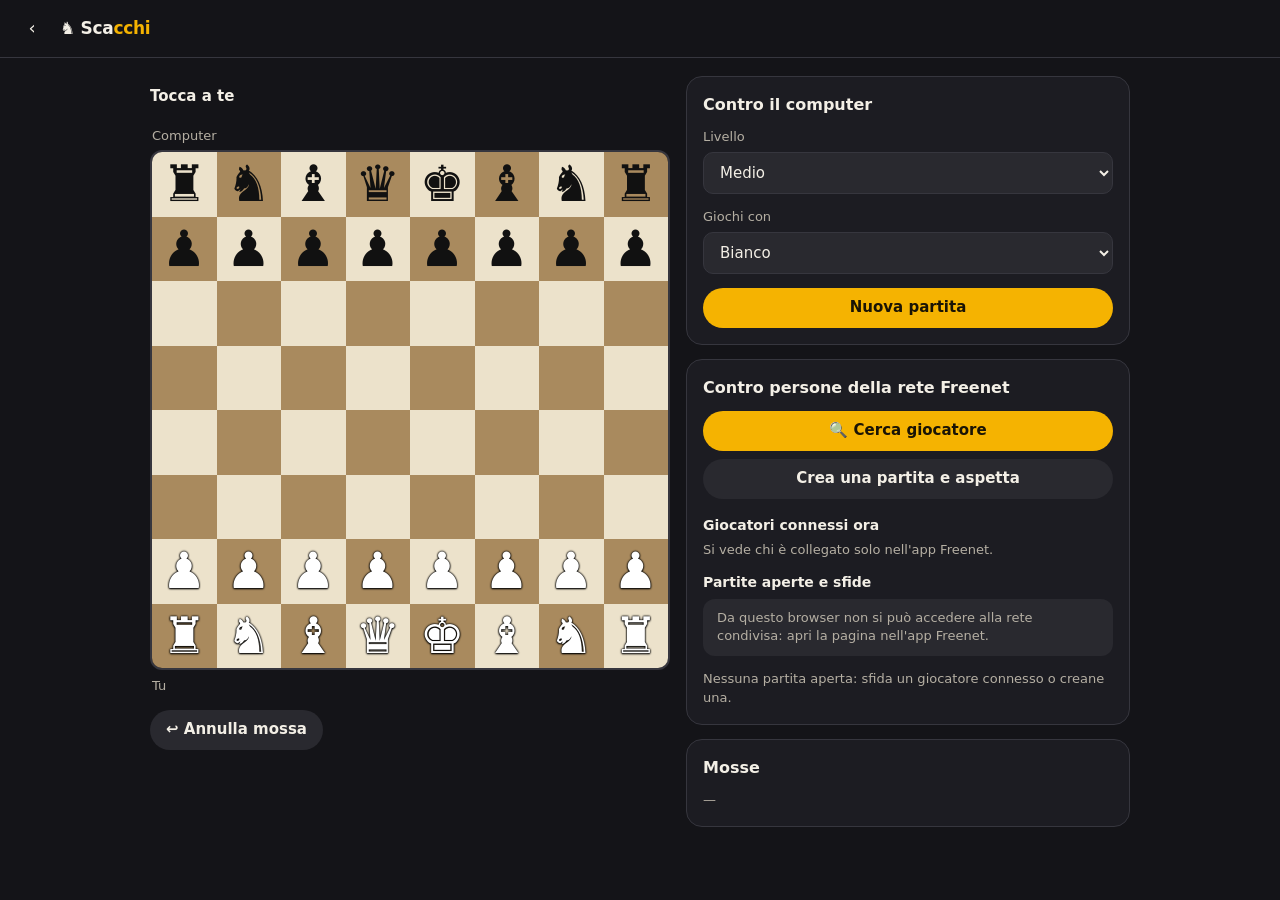
==== app/src/main/assets/chess.html @ 53def2d0 "v1.6.6: scacchi online fra telefono e PC più affidabili Co-Authored-By: Claude Opus 5.5 <noreply@ant" ====
<!DOCTYPE html>
<html lang="it">
<head>
<meta charset="UTF-8">
<meta name="viewport" content="width=device-width, initial-scale=1, viewport-fit=cover">
<title>Scacchi — Web 7.0</title>
<link rel="stylesheet" href="web7.css">
<style>
.layout { display: grid; gap: 16px; max-width: 980px; margin: auto; }
@media (min-width: 860px) { .layout { grid-template-columns: minmax(0, 520px) minmax(0, 1fr); } }
.board { display: grid; grid-template-columns: repeat(8, 1fr); width: 100%; aspect-ratio: 1; border-radius: 12px; overflow: hidden; border: 2px solid var(--line); user-select: none; }
.sq { position: relative; display: flex; align-items: center; justify-content: center; font-size: min(10vw, 50px); line-height: 1; cursor: pointer; padding: 0; color: #111; aspect-ratio: 1; }
.sq.light { background: #ece2cb; } .sq.dark { background: #a98a5e; }
.sq.white { color: #fff; text-shadow: 0 0 2px #000, 0 0 2px #000, 0 1px 2px #000; }
.sq.selected { box-shadow: inset 0 0 0 4px #1b9e8c; }
.sq.last { box-shadow: inset 0 0 0 4px rgba(245,179,1,.75); }
.sq.check { background: #e35d4f; }
.sq.hint::after { content: ''; position: absolute; width: 26%; height: 26%; border-radius: 50%; background: rgba(20,80,70,.55); }
.sq.hint.take::after { width: 84%; height: 84%; background: none; border: 4px solid rgba(20,80,70,.55); }
.captured { display: flex; align-items: center; gap: 1px; min-height: 30px; font-size: 22px; line-height: 1; padding: 3px 2px; flex-wrap: wrap; }
.captured .who { font-size: 13px; color: var(--muted); margin-right: 6px; }
.captured .adv { font-size: 13px; font-weight: 700; color: var(--teal); margin-left: 6px; }
.status { font-weight: 700; padding: 10px 0; min-height: 44px; }
.moves { max-height: 180px; overflow-y: auto; color: var(--muted); font-size: 13px; overflow-wrap: anywhere; }
.game { display: flex; align-items: center; gap: 10px; padding: 10px 0; border-top: 1px solid var(--line); min-width: 0; }
.promo { position: fixed; inset: 0; background: rgba(0,0,0,.6); display: flex; align-items: center; justify-content: center; z-index: 40; }
.promo div { background: var(--panel); border-radius: 14px; padding: 14px; display: flex; gap: 8px; }
.promo button { font-size: 38px; width: 58px; height: 58px; border-radius: 10px; background: var(--panel2); }
</style>
</head>
<body>
<header class="top">
  <a class="round" href="index.html" aria-label="Torna a Web 7.0">‹</a>
  <a class="brand" href="chess.html">♞ Sca<b>cchi</b></a>
</header>
<main class="content" style="padding-bottom:30px">
  <div class="layout">
    <section>
      <div class="status" id="status" aria-live="polite"></div>
      <div class="captured" id="cap-top"></div>
      <div class="board" id="board"></div>
      <div class="captured" id="cap-bottom"></div>
      <div class="row wrap" id="board-actions" style="margin-top:10px"></div>
    </section>
    <section>
      <div class="panel"><h2>Contro il computer</h2>
        <label class="field"><span>Livello</span><select id="level"><option value="1">Facile</option><option value="2" selected>Medio</option><option value="3">Difficile</option></select></label>
        <label class="field"><span>Giochi con</span><select id="color"><option value="w">Bianco</option><option value="b">Nero</option></select></label>
        <button class="btn main" style="width:100%" onclick="startBot()">Nuova partita</button></div>
      <div class="panel"><h2>Contro persone della rete Freenet</h2>
        <button class="btn main" style="width:100%;margin-bottom:8px" onclick="findOpponent(this)">🔍 Cerca giocatore</button>
        <button class="btn" style="width:100%;margin-bottom:10px" onclick="createOnline()">Crea una partita e aspetta</button>
        <h3 style="font-size:14px;margin:6px 0">Giocatori connessi ora</h3>
        <div id="players"><p class="sub">Cerco chi è collegato…</p></div>
        <h3 style="font-size:14px;margin:12px 0 6px">Partite aperte e sfide</h3>
        <div id="lobby"><p class="sub">Leggo le partite aperte…</p></div></div>
      <div class="panel"><h2>Mosse</h2><div class="moves" id="moves">—</div></div>
    </section>
  </div>
</main>
<script src="fn-ws.js"></script>
<script src="fn-net.js"></script>
<script src="chess-engine.js"></script>
<script src="social.js"></script>
<script>
const { store, esc, timeAgo } = FNet;
const { toast } = Social;
const GLYPH = { K: '♚', Q: '♛', R: '♜', B: '♝', N: '♞', P: '♟', k: '♚', q: '♛', r: '♜', b: '♝', n: '♞', p: '♟' };
const LOBBY = 'chess:lobby';
const OPEN_MS = 2 * 3600 * 1000;
let game = null; // { mode:'bot'|'online', pos, history, moves, you, level, id, white, black, last, over }
let selected = -1;
let me = null;
let pollTimer = null;

const statusEl = document.getElementById('status');
const colorName = c => (c === 'w' ? 'Bianco' : 'Nero');

function newGame(mode, you, extra) {
  const pos = Chess.parseFen(Chess.START);
  return { mode, you, pos, history: [Chess.toFen(pos)], moves: [], last: null, result: null, ...extra };
}
function saveBot() {
  if (game && game.mode === 'bot') store.set('chess_bot', { moves: game.moves, you: game.you, level: game.level });
}
function replay(moves) {
  let pos = Chess.parseFen(Chess.START);
  const history = [Chess.toFen(pos)];
  let last = null;
  for (const uci of moves) {
    const m = Chess.findUci(pos, uci);
    if (!m) break;
    pos = Chess.makeMove(pos, m);
    history.push(Chess.toFen(pos));
    last = m;
  }
  return { pos, history, last };
}

function startBot() {
  stopPolling();
  game = newGame('bot', document.getElementById('color').value, { level: Number(document.getElementById('level').value) });
  selected = -1;
  saveBot();
  draw();
  botTurn();
}
function resumeBot() {
  const saved = store.get('chess_bot');
  if (!saved) { game = newGame('bot', 'w', { level: 2 }); draw(); return; }
  game = { ...newGame('bot', saved.you, { level: saved.level }), ...replay(saved.moves), moves: saved.moves };
  draw();
  botTurn();
}
function botTurn() {
  if (!game || game.mode !== 'bot' || game.pos.turn === game.you || currentStatus().over) return;
  const g = game;
  setTimeout(() => {
    if (g !== game) return;
    const m = Chess.botMove(g.pos, g.level);
    if (m) applyLocal(m);
  }, 250);
}
function currentStatus() {
  if (game.result) return { over: true, ...game.result };
  return Chess.status(game.pos, game.history);
}
function applyLocal(m) {
  game.pos = Chess.makeMove(game.pos, m);
  game.history.push(Chess.toFen(game.pos));
  game.moves.push(Chess.toUci(m));
  game.last = m;
  selected = -1;
  saveBot();
  draw();
  botTurn();
}
function undo() {
  if (game.mode !== 'bot' || game.moves.length < 1) return;
  const back = game.pos.turn === game.you ? 2 : 1;
  const moves = game.moves.slice(0, Math.max(0, game.moves.length - back));
  Object.assign(game, replay(moves), { moves });
  selected = -1;
  saveBot();
  draw();
  botTurn();
}

function canMove() {
  if (!game || currentStatus().over) return false;
  return game.pos.turn === game.you;
}
function clickSquare(s) {
  if (!canMove()) return;
  const legal = Chess.legalMoves(game.pos);
  if (selected >= 0) {
    const options = legal.filter(m => m.from === selected && m.to === s);
    if (options.length === 1) { playMove(options[0]); return; }
    if (options.length > 1) { askPromotion(options); return; }
  }
  selected = Chess.colorOf(game.pos.b[s]) === game.pos.turn && legal.some(m => m.from === s) ? s : -1;
  draw();
}
function askPromotion(options) {
  const box = document.createElement('div');
  box.className = 'promo';
  const inner = document.createElement('div');
  for (const m of options) {
    const b = document.createElement('button');
    b.textContent = GLYPH[m.promo];
    b.onclick = () => { box.remove(); playMove(m); };
    inner.append(b);
  }
  box.append(inner);
  document.body.append(box);
}
function playMove(m) {
  if (game.mode === 'online') sendOnlineMove(m);
  applyLocal(m);
}

// Pezzi mangiati: quelli che mancano rispetto all'inizio (una promozione non conta come pezzo perso).
const START_COUNT = { p: 8, n: 2, b: 2, r: 2, q: 1 };
const POINTS = { p: 1, n: 3, b: 3, r: 5, q: 9 };
function capturedBy(color) {
  const victim = color === 'w' ? 'b' : 'w';
  const left = { p: 0, n: 0, b: 0, r: 0, q: 0 };
  for (const piece of game.pos.b) {
    if (piece !== '.' && Chess.colorOf(piece) === victim && piece.toLowerCase() in left) left[piece.toLowerCase()]++;
  }
  const out = [];
  for (const kind of ['q', 'r', 'b', 'n', 'p']) {
    for (let i = left[kind]; i < START_COUNT[kind]; i++) out.push(kind);
  }
  return out;
}
function material(color) {
  return game.pos.b.reduce((sum, piece) => sum + (piece !== '.' && Chess.colorOf(piece) === color ? POINTS[piece.toLowerCase()] || 0 : 0), 0);
}
function drawCaptured() {
  const me = game.you || 'w', other = me === 'w' ? 'b' : 'w';
  const line = (color, label) => {
    const glyphs = capturedBy(color).map(k => GLYPH[k]).join('');
    const lead = material(color) - material(color === 'w' ? 'b' : 'w');
    return `<span class="who">${label}</span>${glyphs}${lead > 0 ? `<span class="adv">+${lead}</span>` : ''}`;
  };
  document.getElementById('cap-top').innerHTML = line(other, game.mode === 'bot' ? 'Computer' : 'Avversario');
  document.getElementById('cap-bottom').innerHTML = line(me, 'Tu');
}

function draw() {
  const board = document.getElementById('board');
  const st = currentStatus();
  const flip = game.you === 'b';
  const hints = selected >= 0 ? Chess.legalMoves(game.pos).filter(m => m.from === selected) : [];
  const kingAt = st.check || st.reason === 'scacco matto' ? game.pos.b.indexOf(game.pos.turn === 'w' ? 'K' : 'k') : -1;
  let html = '';
  for (let i = 0; i < 64; i++) {
    const s = flip ? 63 - i : i;
    const p = game.pos.b[s];
    const cls = ['sq', ((s >> 3) + (s % 8)) % 2 ? 'dark' : 'light'];
    if (p !== '.' && Chess.colorOf(p) === 'w') cls.push('white');
    if (s === selected) cls.push('selected');
    if (game.last && (s === game.last.from || s === game.last.to)) cls.push('last');
    if (s === kingAt) cls.push('check');
    const hint = hints.find(m => m.to === s);
    if (hint) cls.push('hint', p !== '.' || hint.ep ? 'take' : '');
    html += `<button class="${cls.join(' ')}" onclick="clickSquare(${s})" aria-label="${Chess.sqName(s)}">${p === '.' ? '' : GLYPH[p]}</button>`;
  }
  board.innerHTML = html;
  drawCaptured();
  let text;
  if (st.over) {
    text = st.winner ? `${colorName(st.winner)} vince: ${st.reason}` : `Patta: ${st.reason}`;
    if (st.winner && game.you) text += st.winner === game.you ? ' — hai vinto!' : ' — hai perso';
  } else if (game.mode === 'online' && !(game.white && game.black)) {
    text = 'In attesa di un avversario…';
  } else {
    text = game.pos.turn === game.you ? 'Tocca a te' : game.mode === 'bot' ? 'Il computer pensa…' : "Tocca all'avversario";
    if (st.check) text += ' — scacco!';
  }
  statusEl.textContent = (game.mode === 'online' ? 'Online · ' : '') + text;
  document.getElementById('moves').textContent = game.moves.map((m, i) => (i % 2 ? '' : `${i / 2 + 1}. `) + m).join(' ') || '—';
  const actions = document.getElementById('board-actions');
  if (game.mode === 'bot') actions.innerHTML = '<button class="btn" onclick="undo()">↩ Annulla mossa</button>';
  else actions.innerHTML = `${st.over ? '' : '<button class="btn danger" onclick="resign()">Abbandona</button>'}<button class="btn" onclick="leaveOnline()">Torna al computer</button>`;
}

// ── partite online: ogni mossa è un messaggio firmato sulla bacheca della partita ─
const gameTopic = id => 'chess:g:' + id;
// Entra nella partita aperta più vecchia di un altro giocatore; se non c'è, ne apre una e aspetta.
async function findOpponent(button) {
  if (!FNet.hasBridge()) { toast("Le partite online funzionano nell'app Freenet"); return; }
  button.disabled = true;
  button.textContent = 'Cerco un avversario…';
  try {
    me = me || await FNet.identity();
    const lobby = (await FNet.readItems(LOBBY)).filter(g => Date.now() - g.created < OPEN_MS);
    const free = async g => !(await FNet.read(gameTopic(g.id))).some(m => m.k === 'join');
    // Chi aspetta resta sulla sua partita più recente: si entra in quella, una per giocatore.
    const newestByHost = new Map();
    for (const g of lobby) {
      if (g.author === me.pub || (g.to && g.to !== me.tag)) continue;
      const known = newestByHost.get(g.author);
      if (!known || g.created > known.created) newestByHost.set(g.author, g);
    }
    for (const g of [...newestByHost.values()].sort((a, b) => b.created - a.created)) {
      if (await free(g)) {
        await joinOnline(g.id, g.color === 'w' ? 'w' : 'b', g.author);
        toast('Avversario trovato: ' + g.name);
        return;
      }
    }
    // Nessuno da sfidare: se ho già una partita aperta in attesa rientro in quella.
    const mine = lobby.filter(g => g.author === me.pub && !g.to).sort((a, b) => b.created - a.created)[0];
    if (mine && await free(mine)) {
      enterOnline(mine.id, mine.color === 'w' ? 'w' : 'b', me.pub);
      toast('Aspetto un avversario sulla tua partita aperta');
      return;
    }
    await createOnline();
  } finally {
    button.disabled = false;
    button.textContent = '🔍 Cerca giocatore';
  }
}
async function createOnline(to, toName) {
  me = me || await FNet.identity();
  if (!FNet.hasBridge()) { toast("Le partite online funzionano nell'app Freenet"); return; }
  const id = FNet.newId('g');
  const color = Math.random() < 0.5 ? 'w' : 'b';
  await FNet.saveItem(LOBBY, id, to ? { color, vis: 'public', to } : { color, vis: 'public' });
  enterOnline(id, color, me.pub);
  toast(to ? `Sfida inviata a ${toName}: aspetto che accetti` : 'Partita creata: aspetto un avversario');
  heartbeat();
  loadLobby();
}

// ── presenza: chi ha la pagina aperta lo dice ogni minuto, con un messaggio firmato ─
const PRESENCE = 'chess:presence';
const ONLINE_MS = 150 * 1000;
const playing = () => !!(game && game.mode === 'online' && !currentStatus().over);
async function heartbeat() {
  if (!FNet.hasBridge() || document.hidden) return;
  me = me || await FNet.identity();
  try { await FNet.saveItem(PRESENCE, me.tag.replace(/[^A-Za-z0-9_-]/g, ''), { busy: playing(), vis: 'public' }); } catch {}
}
async function loadPlayers() {
  const box = document.getElementById('players');
  me = me || await FNet.identity();
  const people = (await FNet.readItems(PRESENCE)).filter(p => p.author !== me.pub && Date.now() - p.updated < ONLINE_MS);
  box.innerHTML = people.length ? people.map(p => `<div class="game"><span class="grow"><b style="overflow-wrap:anywhere">${esc(p.name)}</b>
      <div class="sub">${p.busy ? '🔴 in partita' : '🟢 libero'} · visto ${esc(timeAgo(p.updated))}</div></span>
      ${p.busy ? '' : `<button class="btn" data-tag="${esc(p.tag)}" data-name="${esc(p.name)}" onclick="createOnline(this.dataset.tag,this.dataset.name)">Sfida</button>`}</div>`).join('')
    : `<p class="sub">${FNet.hasBridge() ? 'Nessun altro giocatore collegato in questo momento.' : "Si vede chi è collegato solo nell'app Freenet."}</p>`;
}
let joining = false;
// Dal pulsante della lista: mostra che sta lavorando e ignora i clic ripetuti.
async function joinFromButton(button) {
  if (joining) return;
  const label = button.textContent;
  button.disabled = true;
  button.textContent = 'Entro nella partita…';
  try {
    await joinOnline(button.dataset.id, button.dataset.color, button.dataset.host);
  } catch (e) {
    toast('Non riesco a entrare: ' + e.message);
  } finally {
    button.disabled = false;
    button.textContent = label;
  }
}
async function joinOnline(id, color, host) {
  if (joining) return;
  joining = true;
  try { await joinOnlineNow(id, color, host); } finally { joining = false; }
}
async function joinOnlineNow(id, color, host) {
  me = me || await FNet.identity();
  if (host !== me.pub) {
    const msgs = await FNet.read(gameTopic(id));
    const taken = msgs.find(m => m.k === 'join');
    if (!taken) await FNet.post(gameTopic(id), 'join', {});
    else if (taken.author !== me.pub) { toast('Partita già iniziata'); return; }
  }
  enterOnline(id, color, host);
}
function enterOnline(id, hostColor, host) {
  stopPolling();
  const you = host === me.pub ? hostColor : hostColor === 'w' ? 'b' : 'w';
  game = newGame('online', you, { id, hostColor, host, white: hostColor === 'w' ? host : null, black: hostColor === 'b' ? host : null });
  store.set('chess_online', { id, hostColor, host });
  selected = -1;
  draw();
  syncOnline();
  pollTimer = setInterval(syncOnline, 4000);
}
function stopPolling() { if (pollTimer) clearInterval(pollTimer); pollTimer = null; }
function leaveOnline() {
  stopPolling();
  store.del('chess_online');
  resumeBot();
  heartbeat();
}
// Vale la prima mossa legale del giocatore giusto per ogni turno: tutti ricostruiscono la stessa partita.
function rebuild(g, messages) {
  const join = messages.find(m => m.k === 'join' && m.author !== g.host);
  const guest = join ? join.author : null;
  const white = g.hostColor === 'w' ? g.host : guest;
  const black = g.hostColor === 'b' ? g.host : guest;
  let pos = Chess.parseFen(Chess.START);
  const moves = [];
  const history = [Chess.toFen(pos)];
  let last = null, result = null;
  for (const m of messages) {
    if (result) break;
    if (m.k === 'resign' && (m.author === white || m.author === black)) {
      result = { reason: 'abbandono', winner: m.author === white ? 'b' : 'w' };
    } else if (m.k === 'mv' && m.n === moves.length && m.author === (pos.turn === 'w' ? white : black)) {
      const legal = Chess.findUci(pos, String(m.uci));
      if (legal) {
        pos = Chess.makeMove(pos, legal);
        moves.push(Chess.toUci(legal));
        history.push(Chess.toFen(pos));
        last = legal;
      }
    }
  }
  return { white, black, pos, moves, history, last, result };
}
async function syncOnline() {
  const g = game;
  if (!g || g.mode !== 'online') return;
  const messages = await FNet.read(gameTopic(g.id));
  if (game !== g) return;
  const next = rebuild(g, messages);
  if (next.moves.length < g.moves.length && !next.result) return; // la mia mossa non è ancora arrivata alla bacheca
  const changed = next.moves.length !== g.moves.length || !g.white !== !next.white || !g.black !== !next.black || !!next.result !== !!g.result;
  Object.assign(g, next);
  if (changed) { selected = -1; draw(); }
}
async function sendOnlineMove(m) {
  const r = await FNet.post(gameTopic(game.id), 'mv', { n: game.moves.length, uci: Chess.toUci(m) });
  if (r.queued) toast('Mossa salvata: partirà quando il nodo risponde');
}
async function resign() {
  if (!confirm('Abbandonare la partita?')) return;
  await FNet.post(gameTopic(game.id), 'resign', {});
  syncOnline();
}
async function loadLobby() {
  const box = document.getElementById('lobby');
  me = me || await FNet.identity();
  const all = (await FNet.readItems(LOBBY)).filter(g => Date.now() - g.created < OPEN_MS);
  const list = all.filter(g => !g.to || g.to === me.tag || g.author === me.pub);
  const invites = list.filter(g => g.to === me.tag && g.author !== me.pub);
  const seen = store.get('chess_invites_seen', {});
  for (const g of invites) {
    if (!seen[g.id]) { seen[g.id] = 1; toast(`${g.name} ti sfida a scacchi`); }
  }
  store.set('chess_invites_seen', seen);
  box.innerHTML = Social.offlineNotice(all.online) + (list.length ? list.map(g => {
    const invite = g.to === me.tag && g.author !== me.pub;
    const label = g.author === me.pub ? 'Riprendi' : invite ? 'Accetta' : 'Gioca';
    return `<div class="game">
      <span class="grow"><b style="overflow-wrap:anywhere">${esc(g.name)}</b><div class="sub">${invite ? '⚔️ ti ha sfidato · ' : g.to ? 'sfida privata · ' : ''}gioca col ${g.color === 'w' ? 'bianco' : 'nero'} · ${esc(timeAgo(g.created))}</div></span>
      <button class="btn ${invite ? 'main' : ''}" data-id="${esc(g.id)}" data-color="${g.color === 'w' ? 'w' : 'b'}" data-host="${esc(g.author)}" onclick="joinFromButton(this)">${label}</button></div>`;
  }).join('') : '<p class="sub">Nessuna partita aperta: sfida un giocatore connesso o creane una.</p>');
}

(async function init() {
  me = await FNet.identity();
  const online = store.get('chess_online');
  if (online) enterOnline(online.id, online.hostColor, online.host);
  else resumeBot();
  loadLobby();
  heartbeat().then(loadPlayers);
  setInterval(loadLobby, 20000);
  setInterval(loadPlayers, 20000);
  setInterval(heartbeat, 60000);
  document.addEventListener('visibilitychange', () => { if (!document.hidden) { heartbeat(); loadPlayers(); loadLobby(); } });
})();
</script>
</body>
</html>
---- app/src/main/assets/web7.css ----
/* Design Web 7.0: inchiostro e ambra, disegnato per il telefono e poi allargato. */
:root {
  --bg: #141418; --panel: #1c1c22; --panel2: #29292f; --line: #36363e;
  --text: #f3efe6; --muted: #b5afa3; --accent: #f5b301; --on-accent: #1a1405;
  --teal: #38c7b4; --danger: #ff6b5e; --radius: 16px; --nav-h: 60px; --top-h: 58px;
}
:root[data-theme="light"] {
  --bg: #f7f3ea; --panel: #fffdf8; --panel2: #efe9dc; --line: #dcd4c2;
  --text: #211e2b; --muted: #676253; --accent: #b87f00; --on-accent: #fff; --teal: #0f8a7a; --danger: #c93a2e;
}
* { box-sizing: border-box; -webkit-tap-highlight-color: transparent; }
html, body { margin: 0; min-height: 100%; }
body { background: var(--bg); color: var(--text); font: 15px/1.45 system-ui, 'Segoe UI', Roboto, sans-serif; overflow-x: hidden; }
a { color: inherit; text-decoration: none; }
button, input, select, textarea { font: inherit; color: inherit; }
button { cursor: pointer; border: 0; background: none; }
img, video, canvas { max-width: 100%; display: block; }
h1, h2, h3, p { margin: 0; }
:focus-visible { outline: 2px solid var(--accent); outline-offset: 2px; }

.top { position: sticky; top: 0; z-index: 20; height: var(--top-h); display: flex; align-items: center; gap: 8px; padding: 0 12px; background: var(--bg); border-bottom: 1px solid var(--line); }
.brand { font-weight: 800; font-size: 17px; letter-spacing: -.3px; white-space: nowrap; flex-shrink: 0; }
.brand b { color: var(--accent); }
.search { flex: 1; min-width: 0; display: flex; }
.crea { display: inline-flex; align-items: center; gap: 6px; height: 40px; padding: 0 14px; border-radius: 20px; background: var(--panel2); font-weight: 600; flex-shrink: 0; white-space: nowrap; }
.crea:hover { filter: brightness(1.15); }
@media (max-width: 699px) { .only-wide { display: none !important; } }
.search input { flex: 1; min-width: 0; height: 40px; padding: 0 14px; background: var(--panel2); border: 1px solid transparent; border-radius: 20px; outline: none; }
.search input:focus { border-color: var(--accent); }
.round { width: 40px; height: 40px; border-radius: 50%; display: inline-flex; align-items: center; justify-content: center; font-size: 18px; flex-shrink: 0; }
.round:hover { background: var(--panel2); }
.avatar { width: 36px; height: 36px; border-radius: 50%; flex-shrink: 0; object-fit: cover; display: inline-flex; align-items: center; justify-content: center; font-weight: 800; color: #1a1405; background: var(--accent); overflow: hidden; }
.avatar.big { width: 76px; height: 76px; font-size: 30px; }

.shell { display: flex; }
.side { display: none; }
.content { flex: 1; min-width: 0; padding: 14px 12px calc(var(--nav-h) + 24px); max-width: 1500px; margin: 0 auto; }
.bottom { position: fixed; left: 0; right: 0; bottom: 0; z-index: 20; height: var(--nav-h); display: flex; background: var(--panel); border-top: 1px solid var(--line); padding-bottom: env(safe-area-inset-bottom); }
.nav-item { flex: 1; min-width: 0; display: flex; flex-direction: column; align-items: center; justify-content: center; gap: 2px; font-size: 11px; color: var(--muted); white-space: nowrap; }
.nav-item span:first-child { font-size: 20px; line-height: 1.1; }
.nav-item.on { color: var(--accent); font-weight: 700; }

.btn { display: inline-flex; align-items: center; justify-content: center; gap: 6px; min-height: 40px; padding: 8px 16px; border-radius: 20px; background: var(--panel2); font-weight: 600; white-space: nowrap; }
.btn:hover { filter: brightness(1.12); }
.btn.main { background: var(--accent); color: var(--on-accent); }
.btn.on { background: var(--teal); color: #06231f; }
.btn.danger { color: var(--danger); }
.btn:disabled { opacity: .5; cursor: default; }
.chips { display: flex; gap: 8px; overflow-x: auto; padding-bottom: 10px; margin-bottom: 8px; scrollbar-width: none; }
.chips::-webkit-scrollbar { display: none; }
.chip { flex-shrink: 0; padding: 7px 14px; border-radius: 18px; background: var(--panel2); font-size: 14px; font-weight: 600; }
.chip.on { background: var(--accent); color: var(--on-accent); }

.grid { display: grid; grid-template-columns: 1fr; gap: 18px; }
@media (min-width: 560px) { .grid { grid-template-columns: repeat(2, 1fr); } }
@media (min-width: 1000px) { .grid { grid-template-columns: repeat(3, 1fr); } }
@media (min-width: 1400px) { .grid { grid-template-columns: repeat(4, 1fr); } }
.card { display: block; min-width: 0; cursor: pointer; }
.thumb { position: relative; aspect-ratio: 16/10; border-radius: var(--radius); overflow: hidden; background: linear-gradient(135deg, #3a3350, #1f4a4c); display: flex; align-items: center; justify-content: center; font-size: 34px; }
.thumb img { width: 100%; height: 100%; object-fit: cover; }
.badge { position: absolute; right: 8px; bottom: 8px; padding: 1px 7px; border-radius: 8px; background: rgba(0,0,0,.78); color: #fff; font-size: 12px; font-weight: 600; }
.badge.live { left: 8px; right: auto; background: var(--danger); }
.meta { display: flex; gap: 10px; padding-top: 10px; }
.meta h3 { font-size: 15px; font-weight: 700; display: -webkit-box; -webkit-line-clamp: 2; -webkit-box-orient: vertical; overflow: hidden; overflow-wrap: anywhere; }
.sub { color: var(--muted); font-size: 13px; overflow-wrap: anywhere; }
.empty { text-align: center; padding: 56px 16px; color: var(--muted); }
.empty div:first-child { font-size: 52px; margin-bottom: 10px; }
.empty h2 { color: var(--text); font-size: 19px; margin-bottom: 6px; }
.empty .btn { margin-top: 16px; }
.notice { background: var(--panel2); border-radius: 12px; padding: 10px 14px; margin-bottom: 14px; font-size: 13px; color: var(--muted); }
.panel { background: var(--panel); border: 1px solid var(--line); border-radius: var(--radius); padding: 16px; margin-bottom: 14px; min-width: 0; }
.panel h2 { font-size: 16px; margin-bottom: 12px; }
.field { display: block; margin-bottom: 14px; }
.field > span { display: block; font-size: 13px; color: var(--muted); margin-bottom: 5px; }
.field input:not([type=checkbox]), .field textarea, .field select { width: 100%; padding: 10px 12px; background: var(--panel2); border: 1px solid var(--line); border-radius: 10px; outline: none; }
.field textarea { min-height: 96px; resize: vertical; }
.field input:focus, .field textarea:focus, .field select:focus { border-color: var(--accent); }
.row { display: flex; align-items: center; gap: 10px; min-width: 0; }
.row.wrap { flex-wrap: wrap; }
.grow { flex: 1; min-width: 0; }
.switch { display: flex; align-items: center; justify-content: space-between; gap: 12px; padding: 10px 0; border-top: 1px solid var(--line); }
.switch:first-of-type { border-top: 0; }
.switch input { width: 22px; height: 22px; accent-color: var(--accent); flex-shrink: 0; }
.bar { height: 8px; background: var(--panel2); border-radius: 4px; overflow: hidden; }
.bar i { display: block; height: 100%; width: 0; background: var(--accent); transition: width .2s; }
.toast { position: fixed; left: 50%; bottom: calc(var(--nav-h) + 16px); transform: translateX(-50%); max-width: calc(100% - 32px); background: var(--text); color: var(--bg); padding: 10px 16px; border-radius: 12px; z-index: 50; font-size: 14px; }
.stats { display: grid; grid-template-columns: repeat(2, 1fr); gap: 10px; margin-bottom: 14px; }
@media (min-width: 700px) { .stats { grid-template-columns: repeat(5, 1fr); } }
.stat { background: var(--panel); border: 1px solid var(--line); border-radius: 14px; padding: 14px; }
.stat b { display: block; font-size: 24px; }

@media (min-width: 900px) {
  .side { display: block; width: 74px; flex-shrink: 0; position: sticky; top: var(--top-h); height: calc(100vh - var(--top-h)); padding: 10px 6px; overflow-y: auto; }
  .side .nav-item { flex: none; padding: 11px 0; font-size: 10px; border-radius: 12px; margin-bottom: 4px; }
  .side .nav-item span:first-child { font-size: 22px; }
  .side .nav-item.on { background: var(--panel2); }
  body.wide-nav .side { width: 210px; }
  body.wide-nav .side .nav-item { flex-direction: row; justify-content: flex-start; gap: 12px; padding: 10px 14px; font-size: 14px; }
  .bottom { display: none; }
  .content { padding: 18px 22px 40px; }
  .toast { bottom: 24px; }
}

/* Telefoni piccoli: tutto un po' più compatto. */
@media (max-width: 420px) {
  body { font-size: 14px; }
  :root { --top-h: 52px; --nav-h: 56px; --radius: 14px; }
  .top { gap: 6px; padding: 0 8px; }
  .brand { font-size: 15px; }
  .round { width: 36px; height: 36px; font-size: 16px; }
  .crea { height: 36px; padding: 0 10px; }
  .search input { height: 36px; padding: 0 12px; }
  .avatar { width: 32px; height: 32px; }
  .avatar.big { width: 64px; height: 64px; font-size: 26px; }
  .content { padding: 10px 10px calc(var(--nav-h) + 20px); }
  .btn { min-height: 36px; padding: 6px 12px; font-size: 14px; }
  .chip { padding: 6px 12px; font-size: 13px; }
  .grid { gap: 14px; }
  .meta h3 { font-size: 14px; }
  .sub { font-size: 12px; }
  .panel { padding: 12px; }
  .nav-item { font-size: 10px; }
  .nav-item span:first-child { font-size: 18px; }
}

/* Immagine che non corrisponde a quella pubblicata: non si mostra, si avvisa. */
img.unverified { display: none; }
.bad-note { padding: 28px 14px; text-align: center; background: var(--panel2); color: var(--danger); font-size: 13px; font-weight: 600; }
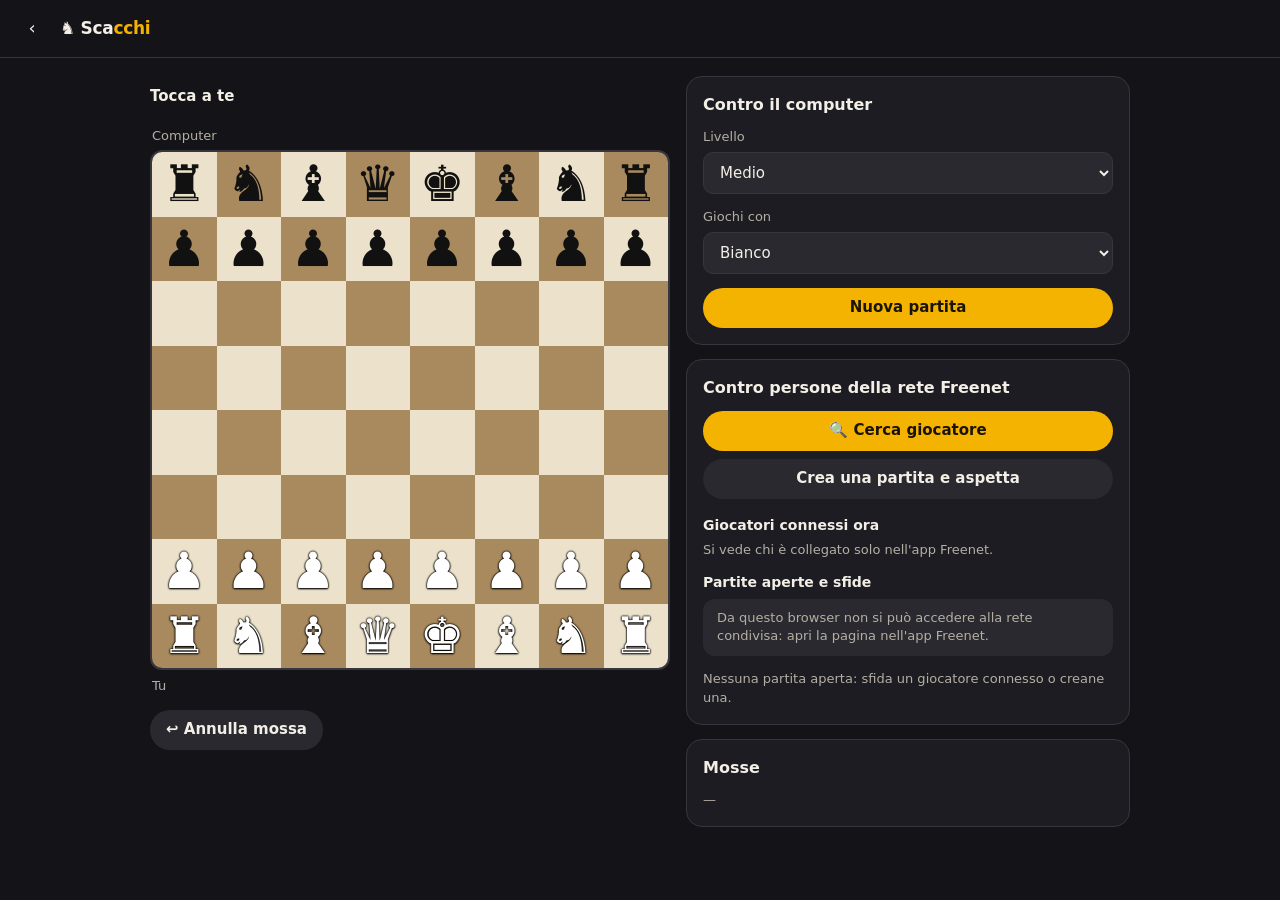
==== commit 24cf54bd: "v1.6.7: motivo degli errori del nodo, giocatori e sfide senza doppioni" ====
--- a/app/src/main/assets/chess.html
+++ b/app/src/main/assets/chess.html
@@ -3,7 +3,7 @@
 <head>
 <meta charset="UTF-8">
 <meta name="viewport" content="width=device-width, initial-scale=1, viewport-fit=cover">
-<title>Scacchi — Web 7.0</title>
+<title>Scacchi — Web Open Source⁠</title>
 <link rel="stylesheet" href="web7.css">
 <style>
 .layout { display: grid; gap: 16px; max-width: 980px; margin: auto; }
@@ -30,7 +30,7 @@
 </head>
 <body>
 <header class="top">
-  <a class="round" href="index.html" aria-label="Torna a Web 7.0">‹</a>
+  <a class="round" href="index.html" aria-label="Torna a Web Open Source⁠">‹</a>
   <a class="brand" href="chess.html">♞ Sca<b>cchi</b></a>
 </header>
 <main class="content" style="padding-bottom:30px">
@@ -308,7 +308,13 @@
 async function loadPlayers() {
   const box = document.getElementById('players');
   me = me || await FNet.identity();
-  const people = (await FNet.readItems(PRESENCE)).filter(p => p.author !== me.pub && Date.now() - p.updated < ONLINE_MS);
+  // Una riga per giocatore: lo stesso nome compare una volta, con l'annuncio più recente.
+  const byName = new Map();
+  for (const p of (await FNet.readItems(PRESENCE)).filter(p => p.author !== me.pub && Date.now() - p.updated < ONLINE_MS)) {
+    const known = byName.get(p.name);
+    if (!known || p.updated > known.updated) byName.set(p.name, p);
+  }
+  const people = [...byName.values()];
   box.innerHTML = people.length ? people.map(p => `<div class="game"><span class="grow"><b style="overflow-wrap:anywhere">${esc(p.name)}</b>
       <div class="sub">${p.busy ? '🔴 in partita' : '🟢 libero'} · visto ${esc(timeAgo(p.updated))}</div></span>
       ${p.busy ? '' : `<button class="btn" data-tag="${esc(p.tag)}" data-name="${esc(p.name)}" onclick="createOnline(this.dataset.tag,this.dataset.name)">Sfida</button>`}</div>`).join('')
@@ -412,7 +418,14 @@
   const box = document.getElementById('lobby');
   me = me || await FNet.identity();
   const all = (await FNet.readItems(LOBBY)).filter(g => Date.now() - g.created < OPEN_MS);
-  const list = all.filter(g => !g.to || g.to === me.tag || g.author === me.pub);
+  // Una partita per giocatore: la più recente, che è quella su cui sta aspettando.
+  const newest = new Map();
+  for (const g of all.filter(g => !g.to || g.to === me.tag || g.author === me.pub)) {
+    const key = g.name + '|' + (g.to || '');
+    const known = newest.get(key);
+    if (!known || g.created > known.created) newest.set(key, g);
+  }
+  const list = [...newest.values()].sort((a, b) => b.created - a.created);
   const invites = list.filter(g => g.to === me.tag && g.author !== me.pub);
   const seen = store.get('chess_invites_seen', {});
   for (const g of invites) {
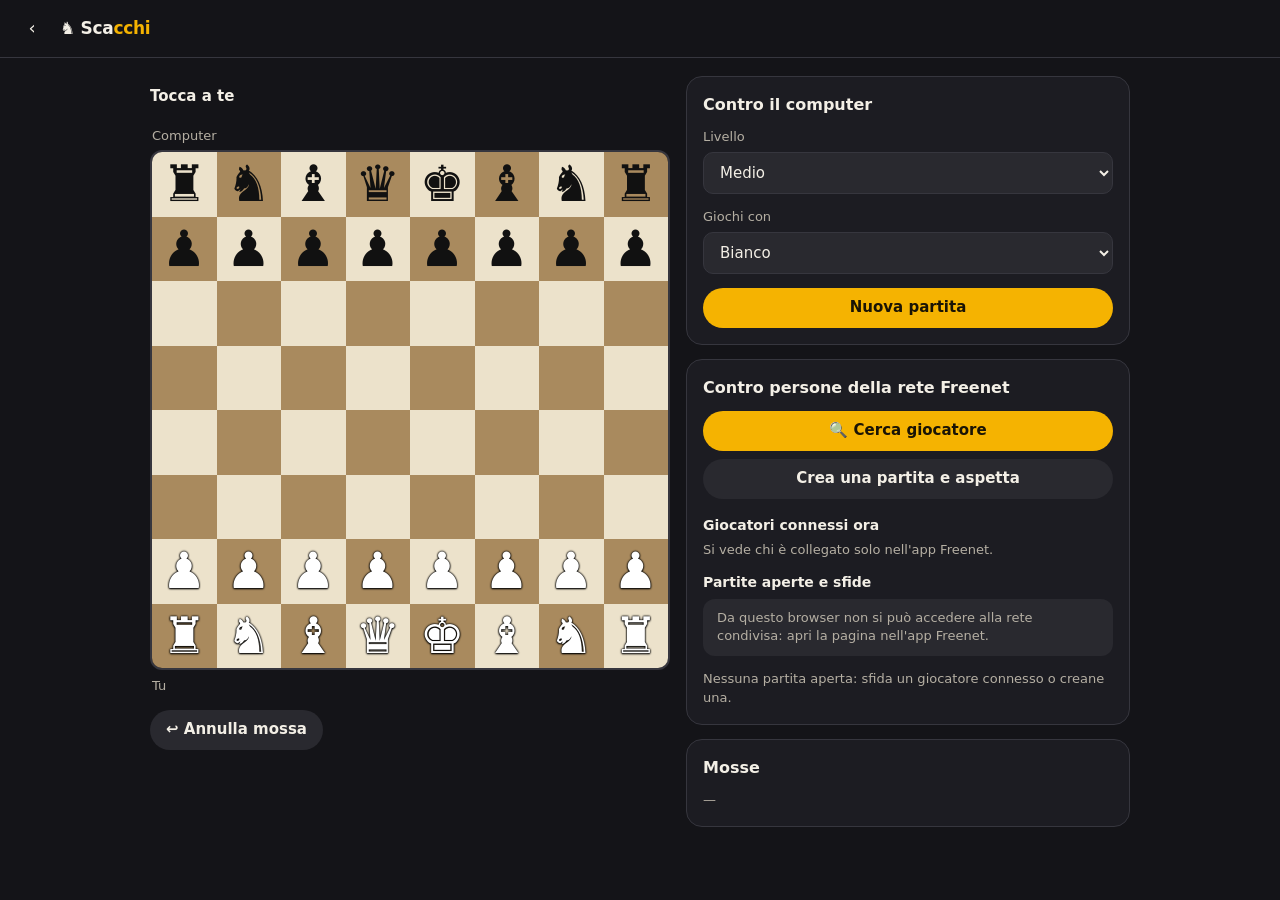
==== commit c37bd263: "v1.6.8: avviso quando un giocatore di scacchi si collega" ====
--- a/app/src/main/assets/chess.html
+++ b/app/src/main/assets/chess.html
@@ -305,6 +305,7 @@
   me = me || await FNet.identity();
   try { await FNet.saveItem(PRESENCE, me.tag.replace(/[^A-Za-z0-9_-]/g, ''), { busy: playing(), vis: 'public' }); } catch {}
 }
+let playersSeen = null;
 async function loadPlayers() {
   const box = document.getElementById('players');
   me = me || await FNet.identity();
@@ -315,6 +316,11 @@
     if (!known || p.updated > known.updated) byName.set(p.name, p);
   }
   const people = [...byName.values()];
+  // Avviso quando qualcuno si collega (non al primo caricamento della pagina).
+  for (const p of people) {
+    if (playersSeen && !playersSeen.has(p.name) && !p.busy) toast(`${p.name} è connesso: puoi sfidarlo`);
+  }
+  playersSeen = new Set(people.map(p => p.name));
   box.innerHTML = people.length ? people.map(p => `<div class="game"><span class="grow"><b style="overflow-wrap:anywhere">${esc(p.name)}</b>
       <div class="sub">${p.busy ? '🔴 in partita' : '🟢 libero'} · visto ${esc(timeAgo(p.updated))}</div></span>
       ${p.busy ? '' : `<button class="btn" data-tag="${esc(p.tag)}" data-name="${esc(p.name)}" onclick="createOnline(this.dataset.tag,this.dataset.name)">Sfida</button>`}</div>`).join('')
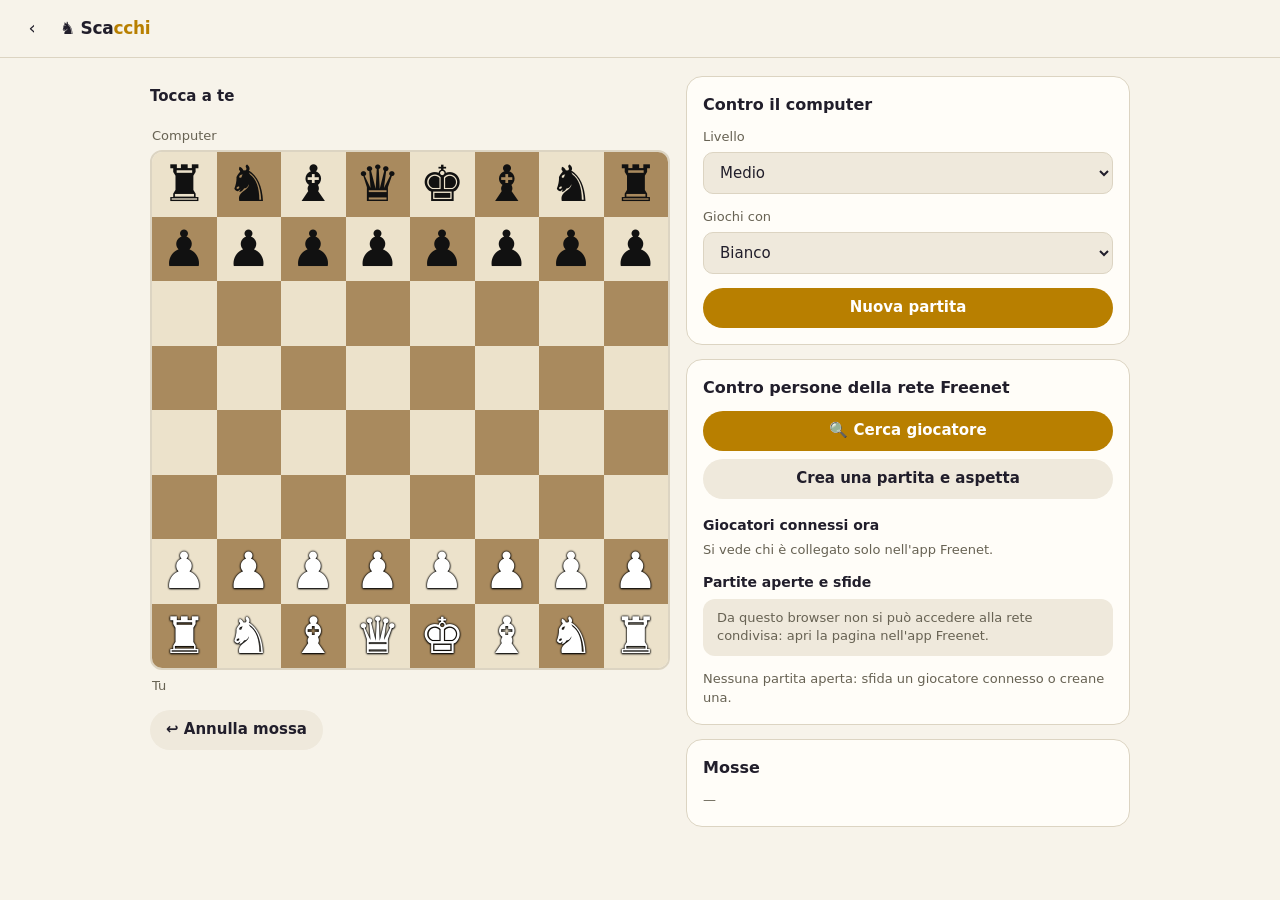
==== commit aa59801f: "Pagina scacchi aggiornata" ====
--- a/app/src/main/assets/chess.html
+++ b/app/src/main/assets/chess.html
@@ -148,6 +148,8 @@
 
 function canMove() {
   if (!game || currentStatus().over) return false;
+  // Online si muove solo quando l'avversario è entrato: prima la mossa resterebbe sospesa.
+  if (game.mode === 'online' && !(game.white && game.black)) return false;
   return game.pos.turn === game.you;
 }
 function clickSquare(s) {
@@ -175,7 +177,16 @@
   document.body.append(box);
 }
 function playMove(m) {
-  if (game.mode === 'online') sendOnlineMove(m);
+  if (game.mode === 'online') {
+    const g = game;
+    g.pendingSince = Date.now();
+    sendOnlineMove(m).catch(e => {
+      // Mossa non arrivata alla bacheca: la scacchiera torna com'è in rete, così si può riprovare.
+      toast('Mossa non inviata: ' + e.message);
+      g.pendingSince = 0;
+      syncOnline(true);
+    });
+  }
   applyLocal(m);
 }
 
@@ -279,6 +290,8 @@
       return;
     }
     await createOnline();
+  } catch (e) {
+    toast('Ricerca non riuscita: ' + e.message);
   } finally {
     button.disabled = false;
     button.textContent = '🔍 Cerca giocatore';
@@ -400,16 +413,20 @@
   }
   return { white, black, pos, moves, history, last, result };
 }
-async function syncOnline() {
+const PENDING_MS = 60 * 1000;
+async function syncOnline(force) {
   const g = game;
   if (!g || g.mode !== 'online') return;
-  const messages = await FNet.read(gameTopic(g.id));
+  let messages;
+  try { messages = await FNet.read(gameTopic(g.id)); } catch { return; }
   if (game !== g) return;
   const next = rebuild(g, messages);
-  if (next.moves.length < g.moves.length && !next.result) return; // la mia mossa non è ancora arrivata alla bacheca
+  // La mia mossa non è ancora arrivata alla bacheca: si aspetta un po', poi vale quella in rete.
+  if (next.moves.length < g.moves.length && !next.result && !force && Date.now() - (g.pendingSince || 0) < PENDING_MS) return;
+  if (next.moves.length < g.moves.length) force = true;
   const changed = next.moves.length !== g.moves.length || !g.white !== !next.white || !g.black !== !next.black || !!next.result !== !!g.result;
   Object.assign(g, next);
-  if (changed) { selected = -1; draw(); }
+  if (changed || force) { selected = -1; draw(); }
 }
 async function sendOnlineMove(m) {
   const r = await FNet.post(gameTopic(game.id), 'mv', { n: game.moves.length, uci: Chess.toUci(m) });
